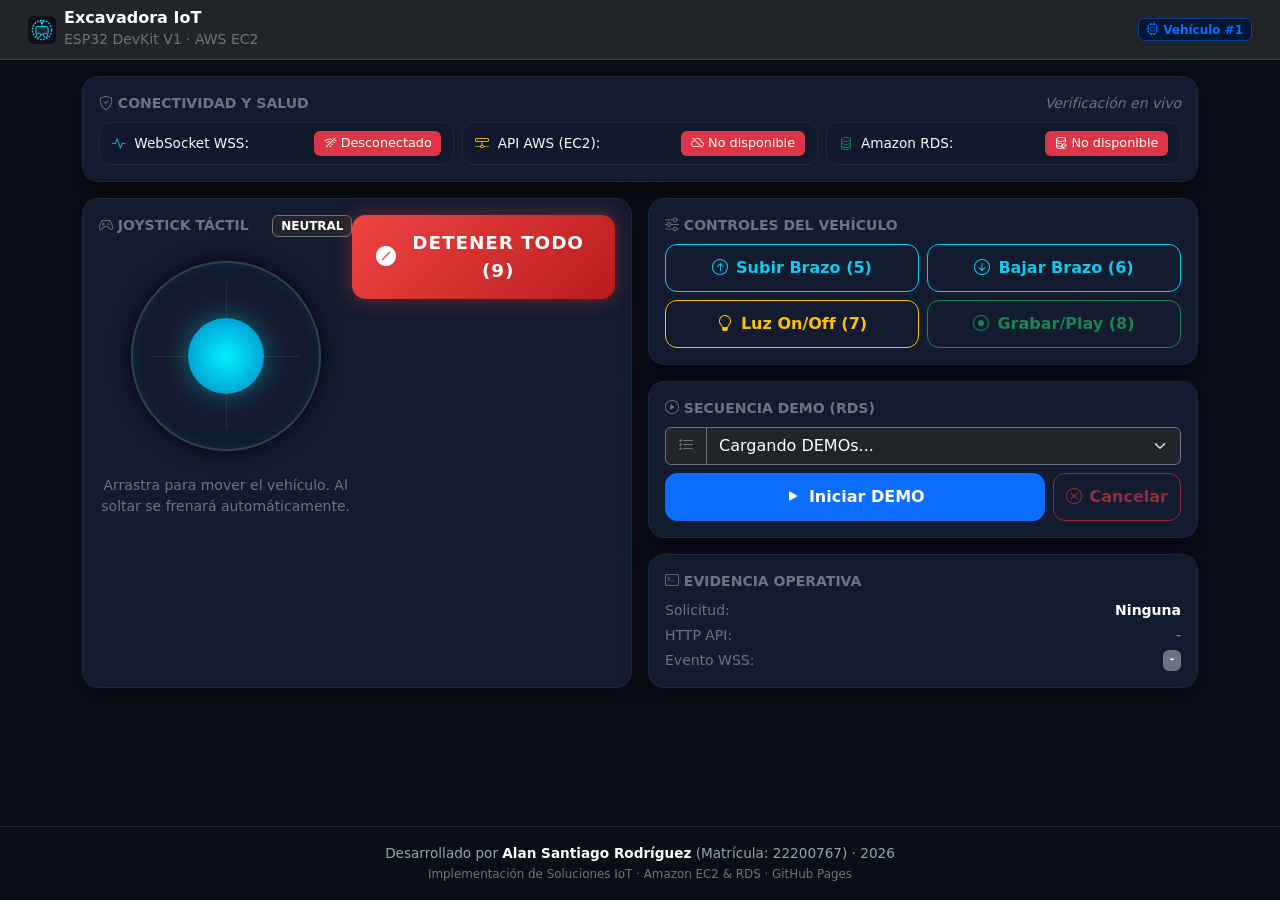
==== index.html @ 5505b639 "fix: Forzar version en scripts para invalidar cache de GitHub Pages" ====
<!DOCTYPE html>
<html lang="es" data-bs-theme="dark">
<head>
  <meta charset="UTF-8" />
  <meta name="viewport" content="width=device-width, initial-scale=1.0, maximum-scale=1.0, user-scalable=no" />
  <title>Control IoT · Vehículo Excavadora</title>
  
  <!-- Favicon funcional compatible con GitHub Pages -->
  <link rel="icon" type="image/svg+xml" href="assets/icons/favicon.svg" />
  
  <!-- Bootstrap 5 CSS y Bootstrap Icons -->
  <link href="https://cdn.jsdelivr.net/npm/bootstrap@5.3.3/dist/css/bootstrap.min.css" rel="stylesheet" />
  <link rel="stylesheet" href="https://cdn.jsdelivr.net/npm/bootstrap-icons@1.11.3/font/bootstrap-icons.min.css" />
  
  <!-- Estilos propios -->
  <link rel="stylesheet" href="assets/css/styles.css" />
</head>
<body>

  <!-- Barra de Encabezado -->
  <header class="py-2 px-3 border-bottom border-secondary-subtle bg-dark">
    <div class="container-fluid d-flex justify-content-between align-items-center">
      <div class="d-flex align-items-center gap-2">
        <img src="assets/icons/favicon.svg" alt="IoT Logo" width="28" height="28" />
        <div>
          <h1 class="h6 mb-0 text-white fw-bold" id="vehiculoNombre">Excavadora IoT</h1>
          <small class="text-secondary" id="vehiculoModelo">ESP32 DevKit V1 · AWS EC2</small>
        </div>
      </div>
      <span class="badge bg-primary-subtle text-primary border border-primary-subtle">
        <i class="bi bi-cpu"></i> Vehículo #1
      </span>
    </div>
  </header>

  <!-- Contenedor Principal (Mobile First) -->
  <main class="container my-3 flex-grow-1">
    
    <!-- PANEL DE 3 INDICADORES OBLIGATORIOS -->
    <section class="glass-card p-3 mb-3">
      <div class="d-flex justify-content-between align-items-center mb-2">
        <span class="text-secondary small fw-semibold text-uppercase tracking-wider">
          <i class="bi bi-shield-check"></i> Conectividad y Salud
        </span>
        <small class="text-secondary fst-italic">Verificación en vivo</small>
      </div>

      <div class="row g-2">
        <!-- 1. WebSocket WSS -->
        <div class="col-12 col-md-4">
          <div class="status-indicator d-flex justify-content-between align-items-center">
            <span><i class="bi bi-activity text-info me-1"></i> WebSocket WSS:</span>
            <span id="wsStatusBadge" class="badge bg-secondary">
              <i class="bi bi-hourglass-split"></i> Conectando...
            </span>
          </div>
        </div>

        <!-- 2. Servidor AWS API 21 Servicios -->
        <div class="col-12 col-md-4">
          <div class="status-indicator d-flex justify-content-between align-items-center">
            <span><i class="bi bi-hdd-network text-warning me-1"></i> API AWS (EC2):</span>
            <span id="apiStatusBadge" class="badge bg-secondary">
              <i class="bi bi-hourglass-split"></i> Comprobando
            </span>
          </div>
        </div>

        <!-- 3. Base de Datos Amazon RDS -->
        <div class="col-12 col-md-4">
          <div class="status-indicator d-flex justify-content-between align-items-center">
            <span><i class="bi bi-database text-success me-1"></i> Amazon RDS:</span>
            <span id="rdsStatusBadge" class="badge bg-secondary">
              <i class="bi bi-question-circle"></i> Sin verificar
            </span>
          </div>
        </div>
      </div>
    </section>

    <!-- ÁREA DE OPERACIÓN: JOYSTICK + ACCIONES -->
    <div class="row g-3">
      
      <!-- Columna 1: Joystick Circular Virtual y Detención Prioritaria -->
      <div class="col-12 col-lg-6">
        <section class="glass-card p-3 text-center h-100 d-flex flex-direction-column justify-content-between">
          <div>
            <div class="d-flex justify-content-between align-items-center mb-1">
              <span class="text-secondary small fw-semibold text-uppercase">
                <i class="bi bi-controller"></i> Joystick Táctil
              </span>
              <span class="badge bg-dark border border-secondary" id="joystickDirectionText">NEUTRAL</span>
            </div>
            
            <div class="joystick-zone py-2">
              <div class="joystick-base" id="joystickContainer" aria-label="Joystick de Navegación">
                <div class="joystick-crosshair"></div>
                <div class="joystick-stick"></div>
              </div>
            </div>
            <p class="text-secondary small mb-3">Arrastra para mover el vehículo. Al soltar se frenará automáticamente.</p>
          </div>

          <!-- BOTÓN DETENER PRIORITARIO -->
          <div class="w-100">
            <button id="btnDetener" class="btn btn-stop-priority w-100 d-flex align-items-center justify-content-center gap-2">
              <i class="bi bi-slash-circle-fill fs-5"></i> DETENER TODO (9)
            </button>
          </div>
        </section>
      </div>

      <!-- Columna 2: Controles Táctiles Adicionales y DEMO -->
      <div class="col-12 col-lg-6 d-flex flex-column gap-3">
        
        <!-- Accesorios (Brazo, Luz y Grabación en RAM) -->
        <section class="glass-card p-3">
          <span class="text-secondary small fw-semibold text-uppercase d-block mb-2">
            <i class="bi bi-sliders"></i> Controles del Vehículo
          </span>

          <div class="row g-2">
            <div class="col-6">
              <button id="btnSubir" class="btn btn-outline-info btn-control-touch w-100">
                <i class="bi bi-arrow-up-circle"></i> Subir Brazo (5)
              </button>
            </div>
            <div class="col-6">
              <button id="btnBajar" class="btn btn-outline-info btn-control-touch w-100">
                <i class="bi bi-arrow-down-circle"></i> Bajar Brazo (6)
              </button>
            </div>
            <div class="col-6">
              <button id="btnLuz" class="btn btn-outline-warning btn-control-touch w-100">
                <i class="bi bi-lightbulb"></i> Luz On/Off (7)
              </button>
            </div>
            <div class="col-6">
              <button id="btnGrabar" class="btn btn-outline-success btn-control-touch w-100">
                <i class="bi bi-record-circle"></i> Grabar/Play (8)
              </button>
            </div>
          </div>
        </section>

        <!-- Selector y Ejecución de DEMO existente -->
        <section class="glass-card p-3">
          <span class="text-secondary small fw-semibold text-uppercase d-block mb-2">
            <i class="bi bi-play-circle"></i> Secuencia DEMO (RDS)
          </span>

          <div class="input-group mb-2">
            <label class="input-group-text bg-dark border-secondary text-secondary" for="selectDemo">
              <i class="bi bi-list-stars"></i>
            </label>
            <select class="form-select bg-dark border-secondary text-white" id="selectDemo">
              <option value="1">Cargando DEMOs...</option>
            </select>
          </div>

          <div class="d-flex gap-2">
            <button id="btnIniciarDemo" class="btn btn-primary btn-control-touch flex-grow-1">
              <i class="bi bi-play-fill"></i> Iniciar DEMO
            </button>
            <button id="btnCancelarDemo" class="btn btn-outline-danger btn-control-touch" disabled>
              <i class="bi bi-x-circle"></i> Cancelar
            </button>
          </div>

          <div id="demoStatusCard" class="card bg-dark border-info mt-2 p-2 d-none">
            <div class="d-flex align-items-center gap-2">
              <div class="spinner-border spinner-border-sm text-info" role="status"></div>
              <small class="text-info" id="demoStepText">Secuencia en proceso...</small>
            </div>
          </div>
        </section>

        <!-- Trazabilidad de Respuesta (Solicitado / Aceptado / Evento WSS) -->
        <section class="glass-card p-3">
          <span class="text-secondary small fw-semibold text-uppercase d-block mb-2">
            <i class="bi bi-terminal"></i> Evidencia Operativa
          </span>
          <div class="small">
            <div class="d-flex justify-content-between mb-1">
              <span class="text-secondary">Solicitud:</span>
              <span class="text-white fw-bold" id="logSolicitud">Ninguna</span>
            </div>
            <div class="d-flex justify-content-between mb-1">
              <span class="text-secondary">HTTP API:</span>
              <span class="text-info" id="logHttp">-</span>
            </div>
            <div class="d-flex justify-content-between">
              <span class="text-secondary">Evento WSS:</span>
              <span id="logWs" class="badge bg-secondary">-</span>
            </div>
          </div>
        </section>

      </div>
    </div>
  </main>

  <!-- Footer con Créditos Obligatorios -->
  <footer>
    <div class="container text-center">
      <p class="mb-0">
        Desarrollado por <strong class="text-white">Alan Santiago Rodríguez</strong> (Matrícula: 22200767) · 2026
      </p>
      <small class="text-secondary">Implementación de Soluciones IoT · Amazon EC2 & RDS · GitHub Pages</small>
    </div>
  </footer>

  <!-- Bootstrap 5 JS Bundle -->
  <script src="https://cdn.jsdelivr.net/npm/bootstrap@5.3.3/dist/js/bootstrap.bundle.min.js"></script>

  <!-- Aplicación Modular ES6+ -->
  <script type="module" src="assets/js/main.js?v=20261110"></script>
</body>
</html>
---- assets/css/styles.css ----
:root {
  --bg-main: #0a0e17;
  --card-bg: #131b2e;
  --card-border: #1e293b;
  --primary: #00f2fe;
  --primary-glow: rgba(0, 242, 254, 0.35);
  --accent: #4facfe;
  --danger: #ef4444;
  --danger-glow: rgba(239, 68, 68, 0.4);
  --text-main: #f8fafc;
  --text-muted: #94a3b8;
}

body {
  background-color: var(--bg-main);
  color: var(--text-main);
  font-family: system-ui, -apple-system, "Segoe UI", Roboto, sans-serif;
  min-height: 100vh;
  display: flex;
  flex-direction: column;
  user-select: none;
  -webkit-user-select: none;
  touch-action: manipulation;
}

/* Tarjetas */
.glass-card {
  background: var(--card-bg);
  border: 1px solid var(--card-border);
  border-radius: 1rem;
  box-shadow: 0 10px 25px rgba(0, 0, 0, 0.5);
}

/* Indicadores de Conexión */
.status-indicator {
  padding: 0.5rem 0.75rem;
  background: rgba(15, 23, 42, 0.6);
  border: 1px solid var(--card-border);
  border-radius: 0.75rem;
  font-size: 0.85rem;
}

.status-indicator .badge {
  font-size: 0.8rem;
  font-weight: 500;
  padding: 0.35rem 0.6rem;
}

/* Joystick Circular Virtual */
.joystick-zone {
  display: flex;
  flex-direction: column;
  align-items: center;
  justify-content: center;
  margin: 1rem 0;
}

.joystick-base {
  width: 190px;
  height: 190px;
  background: radial-gradient(circle, #1a233a 0%, #0c1222 100%);
  border: 2px solid #334155;
  border-radius: 50%;
  position: relative;
  display: flex;
  align-items: center;
  justify-content: center;
  touch-action: none;
  box-shadow: 0 0 20px rgba(0, 0, 0, 0.8), inset 0 0 15px rgba(0, 242, 254, 0.1);
  cursor: grab;
}

.joystick-base:active {
  cursor: grabbing;
}

.joystick-crosshair {
  position: absolute;
  width: 100%;
  height: 100%;
  pointer-events: none;
}

.joystick-crosshair::before,
.joystick-crosshair::after {
  content: "";
  position: absolute;
  background: rgba(255, 255, 255, 0.08);
}

.joystick-crosshair::before {
  top: 50%;
  left: 10%;
  right: 10%;
  height: 1px;
}

.joystick-crosshair::after {
  left: 50%;
  top: 10%;
  bottom: 10%;
  width: 1px;
}

.joystick-stick {
  width: 76px;
  height: 76px;
  background: radial-gradient(circle, var(--primary) 0%, #0284c7 100%);
  border-radius: 50%;
  box-shadow: 0 0 25px var(--primary-glow);
  position: absolute;
  pointer-events: none;
  transition: transform 0.04s ease-out;
}

/* Botón Detener Prioritario */
.btn-stop-priority {
  background: linear-gradient(135deg, #ef4444 0%, #b91c1c 100%);
  color: #fff;
  border: none;
  font-weight: 700;
  font-size: 1.15rem;
  letter-spacing: 0.05em;
  padding: 0.9rem 1.5rem;
  border-radius: 0.85rem;
  box-shadow: 0 0 20px var(--danger-glow);
  transition: transform 0.1s, box-shadow 0.1s;
  min-height: 48px;
}

.btn-stop-priority:active {
  transform: scale(0.97);
  box-shadow: 0 0 10px var(--danger-glow);
}

/* Botones Táctiles Accesibles (48x48px mínimo) */
.btn-control-touch {
  min-height: 48px;
  min-width: 48px;
  font-weight: 600;
  display: flex;
  align-items: center;
  justify-content: center;
  gap: 0.5rem;
  border-radius: 0.75rem;
  transition: transform 0.1s;
}

.btn-control-touch:active {
  transform: scale(0.96);
}

/* Footer con créditos */
footer {
  margin-top: auto;
  border-top: 1px solid var(--card-border);
  background: rgba(10, 14, 23, 0.95);
  padding: 1rem 0;
  font-size: 0.85rem;
  color: var(--text-muted);
}

/* Animación spin */
.spin {
  display: inline-block;
  animation: spin 1s infinite linear;
}

@keyframes spin {
  from { transform: rotate(0deg); }
  to { transform: rotate(360deg); }
}
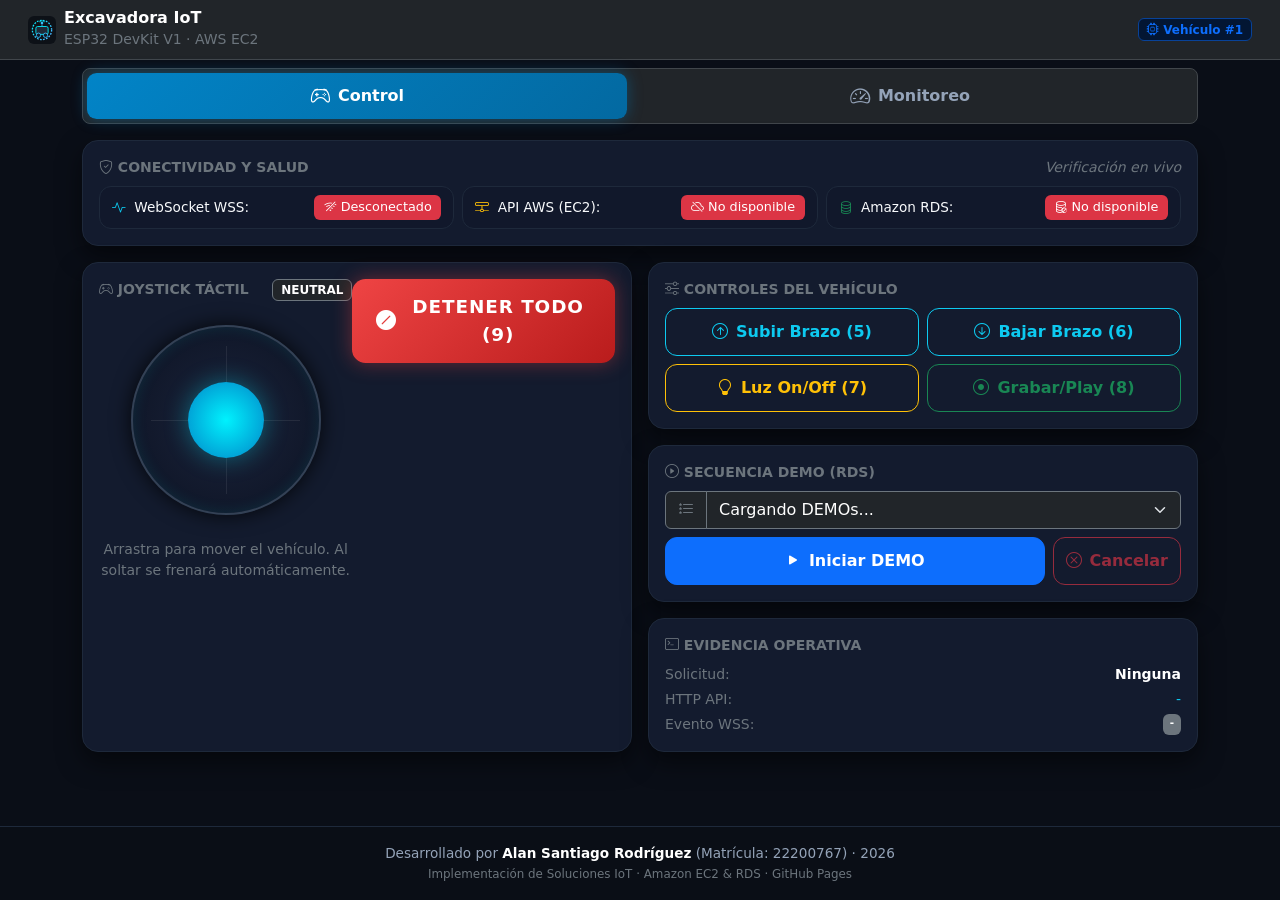
==== commit 95717b11: "feat: Integrar vista de MONITOREO IoT en tiempo real (Práctica 4.2) con tarjeta de último estado y t" ====
--- a/index.html
+++ b/index.html
@@ -3,7 +3,7 @@
 <head>
   <meta charset="UTF-8" />
   <meta name="viewport" content="width=device-width, initial-scale=1.0, maximum-scale=1.0, user-scalable=no" />
-  <title>Control IoT · Vehículo Excavadora</title>
+  <title>Vehículo IoT · Control y Monitoreo en Tiempo Real</title>
   
   <!-- Favicon funcional compatible con GitHub Pages -->
   <link rel="icon" type="image/svg+xml" href="assets/icons/favicon.svg" />
@@ -33,11 +33,27 @@
     </div>
   </header>
 
+  <!-- Barra de Navegación entre CONTROL y MONITOREO -->
+  <nav class="container my-2" aria-label="Navegación principal">
+    <ul class="nav nav-pills nav-fill bg-dark p-1 rounded-3 border border-secondary-subtle" role="tablist">
+      <li class="nav-item" role="presentation">
+        <button class="nav-link active fw-bold d-flex align-items-center justify-content-center gap-2 py-2" id="tabBtnControl" type="button" role="tab" aria-controls="vistaControl" aria-selected="true">
+          <i class="bi bi-controller fs-5"></i> Control
+        </button>
+      </li>
+      <li class="nav-item" role="presentation">
+        <button class="nav-link fw-bold d-flex align-items-center justify-content-center gap-2 py-2" id="tabBtnMonitoreo" type="button" role="tab" aria-controls="vistaMonitoreo" aria-selected="false">
+          <i class="bi bi-speedometer2 fs-5"></i> Monitoreo
+        </button>
+      </li>
+    </ul>
+  </nav>
+
   <!-- Contenedor Principal (Mobile First) -->
-  <main class="container my-3 flex-grow-1">
+  <main class="container my-2 flex-grow-1">
     
-    <!-- PANEL DE 3 INDICADORES OBLIGATORIOS -->
-    <section class="glass-card p-3 mb-3">
+    <!-- PANEL DE 3 INDICADORES OBLIGATORIOS (VISIBLES EN AMBAS VISTAS) -->
+    <section class="glass-card p-3 mb-3" aria-label="Indicadores de conectividad y salud">
       <div class="d-flex justify-content-between align-items-center mb-2">
         <span class="text-secondary small fw-semibold text-uppercase tracking-wider">
           <i class="bi bi-shield-check"></i> Conectividad y Salud
@@ -78,126 +94,211 @@
       </div>
     </section>
 
-    <!-- ÁREA DE OPERACIÓN: JOYSTICK + ACCIONES -->
-    <div class="row g-3">
+    <!-- ==================== VISTA 1: CONTROL ==================== -->
+    <section id="vistaControl" aria-label="Panel de Control del Vehículo">
+      <div class="row g-3">
+        
+        <!-- Columna 1: Joystick Circular Virtual y Detención Prioritaria -->
+        <div class="col-12 col-lg-6">
+          <section class="glass-card p-3 text-center h-100 d-flex flex-direction-column justify-content-between">
+            <div>
+              <div class="d-flex justify-content-between align-items-center mb-1">
+                <span class="text-secondary small fw-semibold text-uppercase">
+                  <i class="bi bi-controller"></i> Joystick Táctil
+                </span>
+                <span class="badge bg-dark border border-secondary" id="joystickDirectionText">NEUTRAL</span>
+              </div>
+              
+              <div class="joystick-zone py-2">
+                <div class="joystick-base" id="joystickContainer" aria-label="Joystick de Navegación">
+                  <div class="joystick-crosshair"></div>
+                  <div class="joystick-stick"></div>
+                </div>
+              </div>
+
+              <p class="text-secondary small mb-3">Arrastra para mover el vehículo. Al soltar se frenará automáticamente.</p>
+            </div>
+
+            <!-- BOTÓN DETENER PRIORITARIO -->
+            <div class="w-100">
+              <button id="btnDetener" class="btn btn-stop-priority w-100 d-flex align-items-center justify-content-center gap-2">
+                <i class="bi bi-slash-circle-fill fs-5"></i> DETENER TODO (9)
+              </button>
+            </div>
+          </section>
+        </div>
+
+        <!-- Columna 2: Controles Táctiles Adicionales y DEMO -->
+        <div class="col-12 col-lg-6 d-flex flex-column gap-3">
+          
+          <!-- Accesorios (Brazo, Luz y Grabación en RAM) -->
+          <section class="glass-card p-3">
+            <span class="text-secondary small fw-semibold text-uppercase d-block mb-2">
+              <i class="bi bi-sliders"></i> Controles del Vehículo
+            </span>
+
+            <div class="row g-2">
+              <div class="col-6">
+                <button id="btnSubir" class="btn btn-outline-info btn-control-touch w-100">
+                  <i class="bi bi-arrow-up-circle"></i> Subir Brazo (5)
+                </button>
+              </div>
+              <div class="col-6">
+                <button id="btnBajar" class="btn btn-outline-info btn-control-touch w-100">
+                  <i class="bi bi-arrow-down-circle"></i> Bajar Brazo (6)
+                </button>
+              </div>
+              <div class="col-6">
+                <button id="btnLuz" class="btn btn-outline-warning btn-control-touch w-100">
+                  <i class="bi bi-lightbulb"></i> Luz On/Off (7)
+                </button>
+              </div>
+              <div class="col-6">
+                <button id="btnGrabar" class="btn btn-outline-success btn-control-touch w-100">
+                  <i class="bi bi-record-circle"></i> Grabar/Play (8)
+                </button>
+              </div>
+            </div>
+          </section>
+
+          <!-- Selector y Ejecución de DEMO existente -->
+          <section class="glass-card p-3">
+            <span class="text-secondary small fw-semibold text-uppercase d-block mb-2">
+              <i class="bi bi-play-circle"></i> Secuencia DEMO (RDS)
+            </span>
+
+            <div class="input-group mb-2">
+              <label class="input-group-text bg-dark border-secondary text-secondary" for="selectDemo">
+                <i class="bi bi-list-stars"></i>
+              </label>
+              <select class="form-select bg-dark border-secondary text-white" id="selectDemo">
+                <option value="1">Cargando DEMOs...</option>
+              </select>
+            </div>
+
+            <div class="d-flex gap-2">
+              <button id="btnIniciarDemo" class="btn btn-primary btn-control-touch flex-grow-1">
+                <i class="bi bi-play-fill"></i> Iniciar DEMO
+              </button>
+              <button id="btnCancelarDemo" class="btn btn-outline-danger btn-control-touch" disabled>
+                <i class="bi bi-x-circle"></i> Cancelar
+              </button>
+            </div>
+
+            <div id="demoStatusCard" class="card bg-dark border-info mt-2 p-2 d-none">
+              <div class="d-flex align-items-center gap-2">
+                <div class="spinner-border spinner-border-sm text-info" role="status"></div>
+                <small class="text-info" id="demoStepText">Secuencia en proceso...</small>
+              </div>
+            </div>
+          </section>
+
+          <!-- Trazabilidad de Respuesta (Solicitado / Aceptado / Evento WSS) -->
+          <section class="glass-card p-3">
+            <span class="text-secondary small fw-semibold text-uppercase d-block mb-2">
+              <i class="bi bi-terminal"></i> Evidencia Operativa
+            </span>
+            <div class="small">
+              <div class="d-flex justify-content-between mb-1">
+                <span class="text-secondary">Solicitud:</span>
+                <span class="text-white fw-bold" id="logSolicitud">Ninguna</span>
+              </div>
+              <div class="d-flex justify-content-between mb-1">
+                <span class="text-secondary">HTTP API:</span>
+                <span class="text-info" id="logHttp">-</span>
+              </div>
+              <div class="d-flex justify-content-between">
+                <span class="text-secondary">Evento WSS:</span>
+                <span id="logWs" class="badge bg-secondary">-</span>
+              </div>
+            </div>
+          </section>
+
+        </div>
+      </div>
+    </section>
+
+    <!-- ==================== VISTA 2: MONITOREO ==================== -->
+    <section id="vistaMonitoreo" class="d-none" aria-label="Vista de Monitoreo en Tiempo Real">
       
-      <!-- Columna 1: Joystick Circular Virtual y Detención Prioritaria -->
-      <div class="col-12 col-lg-6">
-        <section class="glass-card p-3 text-center h-100 d-flex flex-direction-column justify-content-between">
+      <!-- 1. Tarjeta visual destacada del ÚLTIMO MOVIMIENTO / ESTADO -->
+      <div class="monitoreo-card-destacada p-3 mb-3">
+        <div class="d-flex justify-content-between align-items-start mb-2">
           <div>
-            <div class="d-flex justify-content-between align-items-center mb-1">
-              <span class="text-secondary small fw-semibold text-uppercase">
-                <i class="bi bi-controller"></i> Joystick Táctil
-              </span>
-              <span class="badge bg-dark border border-secondary" id="joystickDirectionText">NEUTRAL</span>
-            </div>
-            
-            <div class="joystick-zone py-2">
-              <div class="joystick-base" id="joystickContainer" aria-label="Joystick de Navegación">
-                <div class="joystick-crosshair"></div>
-                <div class="joystick-stick"></div>
-              </div>
-            </div>
-            <p class="text-secondary small mb-3">Arrastra para mover el vehículo. Al soltar se frenará automáticamente.</p>
-          </div>
-
-          <!-- BOTÓN DETENER PRIORITARIO -->
-          <div class="w-100">
-            <button id="btnDetener" class="btn btn-stop-priority w-100 d-flex align-items-center justify-content-center gap-2">
-              <i class="bi bi-slash-circle-fill fs-5"></i> DETENER TODO (9)
-            </button>
-          </div>
-        </section>
-      </div>
-
-      <!-- Columna 2: Controles Táctiles Adicionales y DEMO -->
-      <div class="col-12 col-lg-6 d-flex flex-column gap-3">
-        
-        <!-- Accesorios (Brazo, Luz y Grabación en RAM) -->
-        <section class="glass-card p-3">
-          <span class="text-secondary small fw-semibold text-uppercase d-block mb-2">
-            <i class="bi bi-sliders"></i> Controles del Vehículo
+            <span class="text-secondary small fw-semibold text-uppercase tracking-wider">
+              <i class="bi bi-broadcast-pin text-info me-1"></i> Último Movimiento / Estado Reportado
+            </span>
+            <h2 class="h5 mb-0 text-white mt-1">Vehículo #1 · Excavadora IoT</h2>
+          </div>
+          <span id="monitoreoUltimoBadge">
+            <span class="badge bg-secondary"><i class="bi bi-gear me-1"></i>DETENER (#9)</span>
           </span>
-
-          <div class="row g-2">
-            <div class="col-6">
-              <button id="btnSubir" class="btn btn-outline-info btn-control-touch w-100">
-                <i class="bi bi-arrow-up-circle"></i> Subir Brazo (5)
-              </button>
-            </div>
-            <div class="col-6">
-              <button id="btnBajar" class="btn btn-outline-info btn-control-touch w-100">
-                <i class="bi bi-arrow-down-circle"></i> Bajar Brazo (6)
-              </button>
-            </div>
-            <div class="col-6">
-              <button id="btnLuz" class="btn btn-outline-warning btn-control-touch w-100">
-                <i class="bi bi-lightbulb"></i> Luz On/Off (7)
-              </button>
-            </div>
-            <div class="col-6">
-              <button id="btnGrabar" class="btn btn-outline-success btn-control-touch w-100">
-                <i class="bi bi-record-circle"></i> Grabar/Play (8)
-              </button>
-            </div>
-          </div>
-        </section>
-
-        <!-- Selector y Ejecución de DEMO existente -->
-        <section class="glass-card p-3">
-          <span class="text-secondary small fw-semibold text-uppercase d-block mb-2">
-            <i class="bi bi-play-circle"></i> Secuencia DEMO (RDS)
-          </span>
-
-          <div class="input-group mb-2">
-            <label class="input-group-text bg-dark border-secondary text-secondary" for="selectDemo">
-              <i class="bi bi-list-stars"></i>
-            </label>
-            <select class="form-select bg-dark border-secondary text-white" id="selectDemo">
-              <option value="1">Cargando DEMOs...</option>
-            </select>
-          </div>
-
-          <div class="d-flex gap-2">
-            <button id="btnIniciarDemo" class="btn btn-primary btn-control-touch flex-grow-1">
-              <i class="bi bi-play-fill"></i> Iniciar DEMO
-            </button>
-            <button id="btnCancelarDemo" class="btn btn-outline-danger btn-control-touch" disabled>
-              <i class="bi bi-x-circle"></i> Cancelar
-            </button>
-          </div>
-
-          <div id="demoStatusCard" class="card bg-dark border-info mt-2 p-2 d-none">
-            <div class="d-flex align-items-center gap-2">
-              <div class="spinner-border spinner-border-sm text-info" role="status"></div>
-              <small class="text-info" id="demoStepText">Secuencia en proceso...</small>
-            </div>
-          </div>
-        </section>
-
-        <!-- Trazabilidad de Respuesta (Solicitado / Aceptado / Evento WSS) -->
-        <section class="glass-card p-3">
-          <span class="text-secondary small fw-semibold text-uppercase d-block mb-2">
-            <i class="bi bi-terminal"></i> Evidencia Operativa
-          </span>
-          <div class="small">
-            <div class="d-flex justify-content-between mb-1">
-              <span class="text-secondary">Solicitud:</span>
-              <span class="text-white fw-bold" id="logSolicitud">Ninguna</span>
-            </div>
-            <div class="d-flex justify-content-between mb-1">
-              <span class="text-secondary">HTTP API:</span>
-              <span class="text-info" id="logHttp">-</span>
-            </div>
-            <div class="d-flex justify-content-between">
-              <span class="text-secondary">Evento WSS:</span>
-              <span id="logWs" class="badge bg-secondary">-</span>
-            </div>
-          </div>
-        </section>
-
-      </div>
-    </div>
+        </div>
+
+        <div class="row align-items-center g-3 my-1">
+          <div class="col-12 col-md-6">
+            <div class="d-flex align-items-baseline gap-2">
+              <span class="monitoreo-valor-grande" id="monitoreoUltimoComando">DETENER</span>
+            </div>
+            <small class="text-secondary d-block mt-1">
+              Origen: <span class="badge bg-dark border border-secondary text-secondary" id="monitoreoUltimoOrigen">INICIALIZANDO</span>
+            </small>
+          </div>
+
+          <div class="col-12 col-md-6">
+            <div class="p-2 rounded bg-dark border border-secondary-subtle">
+              <div class="d-flex justify-content-between mb-1 small">
+                <span class="text-secondary"><i class="bi bi-calendar-event me-1"></i> Fecha:</span>
+                <span class="text-white fw-semibold" id="monitoreoUltimaFecha">--</span>
+              </div>
+              <div class="d-flex justify-content-between small">
+                <span class="text-secondary"><i class="bi bi-clock me-1"></i> Hora:</span>
+                <span class="text-info fw-semibold" id="monitoreoUltimaHora">--</span>
+              </div>
+            </div>
+          </div>
+        </div>
+      </div>
+
+      <!-- 2. Tabla semántica de los ÚLTIMOS 10 MOVIMIENTOS INDIVIDUALES PERSISTIDOS -->
+      <section class="glass-card p-3">
+        <div class="d-flex justify-content-between align-items-center mb-3">
+          <div>
+            <h3 class="h6 mb-0 text-white fw-bold">
+              <i class="bi bi-table text-primary me-1"></i> Últimos 10 Movimientos Individuales
+            </h3>
+            <small class="text-secondary" id="tablaEstadoText">Registros persistidos en Amazon RDS MySQL</small>
+          </div>
+          <button id="btnRefrescarMonitoreo" class="btn btn-sm btn-outline-info d-flex align-items-center gap-1">
+            <i class="bi bi-arrow-clockwise"></i> Refrescar
+          </button>
+        </div>
+
+        <div class="tabla-monitoreo-wrap">
+          <table class="table table-dark table-hover tabla-monitoreo" aria-label="Historial de movimientos individuales">
+            <thead>
+              <tr>
+                <th scope="col" style="width: 50px;">#</th>
+                <th scope="col">Movimiento</th>
+                <th scope="col">Fecha</th>
+                <th scope="col">Hora</th>
+                <th scope="col">Origen</th>
+              </tr>
+            </thead>
+            <tbody id="tablaHistorialBody">
+              <tr>
+                <td colspan="5" class="text-center py-4 text-secondary">
+                  <div class="spinner-border spinner-border-sm text-info me-2" role="status"></div>
+                  Cargando historial desde RDS...
+                </td>
+              </tr>
+            </tbody>
+          </table>
+        </div>
+      </section>
+
+    </section>
+
   </main>
 
   <!-- Footer con Créditos Obligatorios -->
@@ -217,4 +318,3 @@
   <script type="module" src="assets/js/main.js?v=20261110"></script>
 </body>
 </html>
-
--- a/assets/css/styles.css
+++ b/assets/css/styles.css
@@ -171,3 +171,72 @@
   to { transform: rotate(360deg); }
 }
 
+/* Navegación por pestañas */
+.nav-pills .nav-link {
+  color: var(--text-muted);
+  border-radius: 0.6rem;
+  transition: all 0.2s ease;
+  min-height: 44px;
+}
+
+.nav-pills .nav-link:hover {
+  color: var(--text-main);
+  background: rgba(255, 255, 255, 0.05);
+}
+
+.nav-pills .nav-link.active {
+  background: linear-gradient(135deg, #0284c7 0%, #0369a1 100%);
+  color: #fff;
+  box-shadow: 0 0 15px rgba(2, 132, 199, 0.4);
+}
+
+/* Tarjeta destacada de Monitoreo */
+.monitoreo-card-destacada {
+  background: linear-gradient(145deg, #131b2e 0%, #0d1527 100%);
+  border: 1px solid #1e293b;
+  border-left: 4px solid var(--primary);
+  border-radius: 1rem;
+}
+
+.monitoreo-valor-grande {
+  font-size: 1.75rem;
+  font-weight: 800;
+  letter-spacing: -0.02em;
+  color: #fff;
+}
+
+/* Tabla semántica de Monitoreo */
+.tabla-monitoreo-wrap {
+  border-radius: 0.75rem;
+  overflow-x: auto;
+  -webkit-overflow-scrolling: touch;
+}
+
+.tabla-monitoreo {
+  margin-bottom: 0;
+  font-size: 0.9rem;
+  vertical-align: middle;
+}
+
+.tabla-monitoreo thead th {
+  background: #0f172a;
+  color: #94a3b8;
+  font-size: 0.75rem;
+  text-transform: uppercase;
+  letter-spacing: 0.05em;
+  padding: 0.75rem 0.6rem;
+  border-bottom: 1px solid #334155;
+  white-space: nowrap;
+}
+
+.tabla-monitoreo tbody td {
+  padding: 0.7rem 0.6rem;
+  border-bottom: 1px solid #1e293b;
+  white-space: nowrap;
+}
+
+.tabla-monitoreo tbody tr:hover {
+  background: rgba(255, 255, 255, 0.02);
+}
+
+
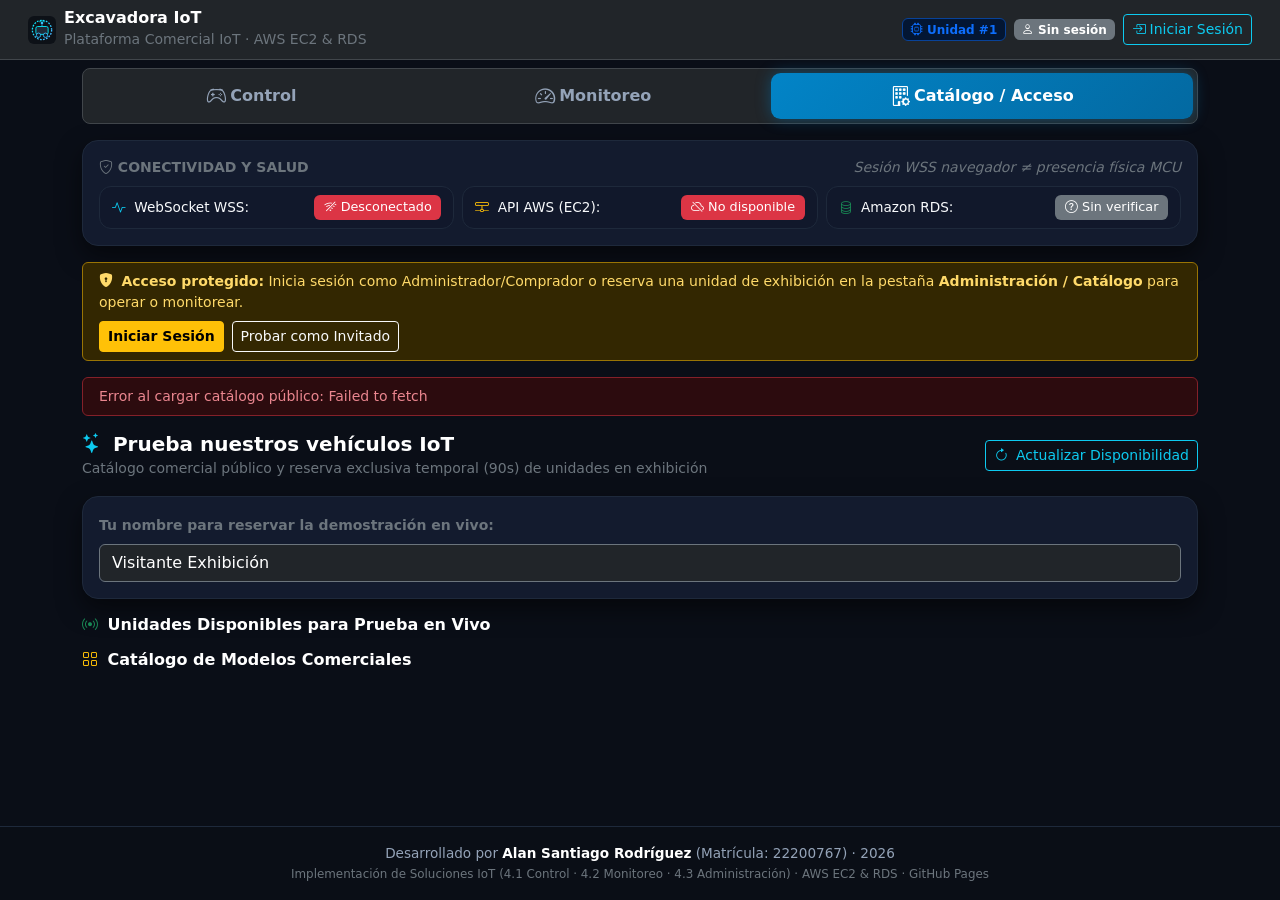
==== commit 8a3bff46: "feat(4.3): Implementar Plataforma Comercial Multiusuario IoT (Admin, RBAC, IDOR, Mis Vehiculos, Edit" ====
--- a/index.html
+++ b/index.html
@@ -3,7 +3,7 @@
 <head>
   <meta charset="UTF-8" />
   <meta name="viewport" content="width=device-width, initial-scale=1.0, maximum-scale=1.0, user-scalable=no" />
-  <title>Vehículo IoT · Control y Monitoreo en Tiempo Real</title>
+  <title>Plataforma IoT · Control, Monitoreo y Administración</title>
   
   <!-- Favicon funcional compatible con GitHub Pages -->
   <link rel="icon" type="image/svg+xml" href="assets/icons/favicon.svg" />
@@ -13,37 +13,71 @@
   <link rel="stylesheet" href="https://cdn.jsdelivr.net/npm/bootstrap-icons@1.11.3/font/bootstrap-icons.min.css" />
   
   <!-- Estilos propios -->
-  <link rel="stylesheet" href="assets/css/styles.css" />
+  <link rel="stylesheet" href="assets/css/styles.css?v=20261119b" />
 </head>
 <body>
 
-  <!-- Barra de Encabezado -->
+  <!-- Barra de Encabezado con Sesión y Rol -->
   <header class="py-2 px-3 border-bottom border-secondary-subtle bg-dark">
-    <div class="container-fluid d-flex justify-content-between align-items-center">
+    <div class="container-fluid d-flex flex-wrap justify-content-between align-items-center gap-2">
       <div class="d-flex align-items-center gap-2">
         <img src="assets/icons/favicon.svg" alt="IoT Logo" width="28" height="28" />
         <div>
           <h1 class="h6 mb-0 text-white fw-bold" id="vehiculoNombre">Excavadora IoT</h1>
-          <small class="text-secondary" id="vehiculoModelo">ESP32 DevKit V1 · AWS EC2</small>
-        </div>
-      </div>
-      <span class="badge bg-primary-subtle text-primary border border-primary-subtle">
-        <i class="bi bi-cpu"></i> Vehículo #1
-      </span>
+          <small class="text-secondary" id="vehiculoModelo">Plataforma Comercial IoT · AWS EC2 & RDS</small>
+        </div>
+      </div>
+
+      <div class="d-flex align-items-center flex-wrap gap-2">
+        <!-- Selector rápido de unidad activa -->
+        <select id="headerVehiculoSelect" class="form-select form-select-sm bg-dark text-white border-secondary d-none" style="width:auto; max-width:210px;" aria-label="Seleccionar vehículo activo"></select>
+        
+        <span class="badge bg-primary-subtle text-primary border border-primary-subtle" id="headerVehiculoBadge">
+          <i class="bi bi-cpu"></i> Unidad #1
+        </span>
+
+        <span class="badge bg-secondary" id="authUserBadge">
+          <i class="bi bi-person"></i> Sin sesión
+        </span>
+
+        <button id="btnAuthAction" class="btn btn-sm btn-outline-info d-flex align-items-center gap-1" type="button">
+          <i class="bi bi-box-arrow-in-right"></i> <span>Iniciar Sesión</span>
+        </button>
+      </div>
     </div>
   </header>
 
-  <!-- Barra de Navegación entre CONTROL y MONITOREO -->
+  <!-- Banner de Sesión Temporal de Invitado (Cuenta regresiva) -->
+  <div id="bannerInvitado" class="bg-info-subtle text-info border-bottom border-info py-2 px-3 d-none">
+    <div class="container d-flex flex-wrap justify-content-between align-items-center gap-2 small">
+      <div>
+        <i class="bi bi-stopwatch-fill me-1"></i>
+        <strong>Sesión de Exhibición Activa:</strong>
+        <span id="bannerInvitadoTexto">Unidad #1</span> · Tiempo restante:
+        <span class="badge bg-info text-dark fs-6 ms-1" id="bannerInvitadoTimer">90s</span>
+      </div>
+      <button id="btnFinalizarInvitado" class="btn btn-sm btn-danger fw-semibold" type="button">
+        <i class="bi bi-stop-circle me-1"></i> Finalizar y Detener
+      </button>
+    </div>
+  </div>
+
+  <!-- Barra de Navegación: CONTROL | MONITOREO | ADMINISTRACIÓN -->
   <nav class="container my-2" aria-label="Navegación principal">
     <ul class="nav nav-pills nav-fill bg-dark p-1 rounded-3 border border-secondary-subtle" role="tablist">
       <li class="nav-item" role="presentation">
-        <button class="nav-link active fw-bold d-flex align-items-center justify-content-center gap-2 py-2" id="tabBtnControl" type="button" role="tab" aria-controls="vistaControl" aria-selected="true">
-          <i class="bi bi-controller fs-5"></i> Control
+        <button class="nav-link active fw-bold d-flex align-items-center justify-content-center gap-1 py-2" id="tabBtnControl" type="button" role="tab" aria-controls="vistaControl" aria-selected="true">
+          <i class="bi bi-controller fs-5"></i> <span>Control</span>
         </button>
       </li>
       <li class="nav-item" role="presentation">
-        <button class="nav-link fw-bold d-flex align-items-center justify-content-center gap-2 py-2" id="tabBtnMonitoreo" type="button" role="tab" aria-controls="vistaMonitoreo" aria-selected="false">
-          <i class="bi bi-speedometer2 fs-5"></i> Monitoreo
+        <button class="nav-link fw-bold d-flex align-items-center justify-content-center gap-1 py-2" id="tabBtnMonitoreo" type="button" role="tab" aria-controls="vistaMonitoreo" aria-selected="false">
+          <i class="bi bi-speedometer2 fs-5"></i> <span>Monitoreo</span>
+        </button>
+      </li>
+      <li class="nav-item" role="presentation">
+        <button class="nav-link fw-bold d-flex align-items-center justify-content-center gap-1 py-2" id="tabBtnAdmin" type="button" role="tab" aria-controls="vistaAdministracion" aria-selected="false">
+          <i class="bi bi-building-gear fs-5"></i> <span id="tabLabelAdmin">Administración</span>
         </button>
       </li>
     </ul>
@@ -51,28 +85,25 @@
 
   <!-- Contenedor Principal (Mobile First) -->
   <main class="container my-2 flex-grow-1">
-    
-    <!-- PANEL DE 3 INDICADORES OBLIGATORIOS (VISIBLES EN AMBAS VISTAS) -->
+
+    <!-- PANEL DE 3 INDICADORES OBLIGATORIOS (VISIBLES EN LAS 3 VISTAS) -->
     <section class="glass-card p-3 mb-3" aria-label="Indicadores de conectividad y salud">
       <div class="d-flex justify-content-between align-items-center mb-2">
         <span class="text-secondary small fw-semibold text-uppercase tracking-wider">
           <i class="bi bi-shield-check"></i> Conectividad y Salud
         </span>
-        <small class="text-secondary fst-italic">Verificación en vivo</small>
+        <small class="text-secondary fst-italic">Sesión WSS navegador ≠ presencia física MCU</small>
       </div>
 
       <div class="row g-2">
-        <!-- 1. WebSocket WSS -->
         <div class="col-12 col-md-4">
           <div class="status-indicator d-flex justify-content-between align-items-center">
             <span><i class="bi bi-activity text-info me-1"></i> WebSocket WSS:</span>
             <span id="wsStatusBadge" class="badge bg-secondary">
-              <i class="bi bi-hourglass-split"></i> Conectando...
-            </span>
-          </div>
-        </div>
-
-        <!-- 2. Servidor AWS API 21 Servicios -->
+              <i class="bi bi-wifi-off"></i> Desconectado
+            </span>
+          </div>
+        </div>
         <div class="col-12 col-md-4">
           <div class="status-indicator d-flex justify-content-between align-items-center">
             <span><i class="bi bi-hdd-network text-warning me-1"></i> API AWS (EC2):</span>
@@ -81,8 +112,6 @@
             </span>
           </div>
         </div>
-
-        <!-- 3. Base de Datos Amazon RDS -->
         <div class="col-12 col-md-4">
           <div class="status-indicator d-flex justify-content-between align-items-center">
             <span><i class="bi bi-database text-success me-1"></i> Amazon RDS:</span>
@@ -94,13 +123,23 @@
       </div>
     </section>
 
-    <!-- ==================== VISTA 1: CONTROL ==================== -->
+    <!-- Alerta de autenticación requerida en Control/Monitoreo -->
+    <div id="alertaSinSesion" class="alert alert-warning d-flex flex-wrap justify-content-between align-items-center gap-2 py-2 small mb-3 d-none">
+      <div>
+        <i class="bi bi-shield-lock-fill me-1"></i>
+        <strong>Acceso protegido:</strong> Inicia sesión como Administrador/Comprador o reserva una unidad de exhibición en la pestaña <strong>Administración / Catálogo</strong> para operar o monitorear.
+      </div>
+      <div class="d-flex gap-2">
+        <button class="btn btn-sm btn-warning fw-semibold" id="btnAbrirLoginAlerta" type="button">Iniciar Sesión</button>
+        <button class="btn btn-sm btn-outline-light" id="btnIrCatalogoAlerta" type="button">Probar como Invitado</button>
+      </div>
+    </div>
+
+    <!-- ==================== VISTA 1: CONTROL (4.1) ==================== -->
     <section id="vistaControl" aria-label="Panel de Control del Vehículo">
       <div class="row g-3">
-        
-        <!-- Columna 1: Joystick Circular Virtual y Detención Prioritaria -->
         <div class="col-12 col-lg-6">
-          <section class="glass-card p-3 text-center h-100 d-flex flex-direction-column justify-content-between">
+          <section class="glass-card p-3 text-center h-100 d-flex flex-column justify-content-between">
             <div>
               <div class="d-flex justify-content-between align-items-center mb-1">
                 <span class="text-secondary small fw-semibold text-uppercase">
@@ -119,7 +158,6 @@
               <p class="text-secondary small mb-3">Arrastra para mover el vehículo. Al soltar se frenará automáticamente.</p>
             </div>
 
-            <!-- BOTÓN DETENER PRIORITARIO -->
             <div class="w-100">
               <button id="btnDetener" class="btn btn-stop-priority w-100 d-flex align-items-center justify-content-center gap-2">
                 <i class="bi bi-slash-circle-fill fs-5"></i> DETENER TODO (9)
@@ -128,10 +166,7 @@
           </section>
         </div>
 
-        <!-- Columna 2: Controles Táctiles Adicionales y DEMO -->
         <div class="col-12 col-lg-6 d-flex flex-column gap-3">
-          
-          <!-- Accesorios (Brazo, Luz y Grabación en RAM) -->
           <section class="glass-card p-3">
             <span class="text-secondary small fw-semibold text-uppercase d-block mb-2">
               <i class="bi bi-sliders"></i> Controles del Vehículo
@@ -161,8 +196,7 @@
             </div>
           </section>
 
-          <!-- Selector y Ejecución de DEMO existente -->
-          <section class="glass-card p-3">
+          <section class="glass-card p-3" id="cardDemoControl">
             <span class="text-secondary small fw-semibold text-uppercase d-block mb-2">
               <i class="bi bi-play-circle"></i> Secuencia DEMO (RDS)
             </span>
@@ -172,7 +206,7 @@
                 <i class="bi bi-list-stars"></i>
               </label>
               <select class="form-select bg-dark border-secondary text-white" id="selectDemo">
-                <option value="1">Cargando DEMOs...</option>
+                <option value="">Inicia sesión para cargar DEMOs</option>
               </select>
             </div>
 
@@ -193,7 +227,6 @@
             </div>
           </section>
 
-          <!-- Trazabilidad de Respuesta (Solicitado / Aceptado / Evento WSS) -->
           <section class="glass-card p-3">
             <span class="text-secondary small fw-semibold text-uppercase d-block mb-2">
               <i class="bi bi-terminal"></i> Evidencia Operativa
@@ -213,22 +246,19 @@
               </div>
             </div>
           </section>
-
         </div>
       </div>
     </section>
 
-    <!-- ==================== VISTA 2: MONITOREO ==================== -->
+    <!-- ==================== VISTA 2: MONITOREO (4.2) ==================== -->
     <section id="vistaMonitoreo" class="d-none" aria-label="Vista de Monitoreo en Tiempo Real">
-      
-      <!-- 1. Tarjeta visual destacada del ÚLTIMO MOVIMIENTO / ESTADO -->
       <div class="monitoreo-card-destacada p-3 mb-3">
         <div class="d-flex justify-content-between align-items-start mb-2">
           <div>
             <span class="text-secondary small fw-semibold text-uppercase tracking-wider">
               <i class="bi bi-broadcast-pin text-info me-1"></i> Último Movimiento / Estado Reportado
             </span>
-            <h2 class="h5 mb-0 text-white mt-1">Vehículo #1 · Excavadora IoT</h2>
+            <h2 class="h5 mb-0 text-white mt-1" id="monitoreoTituloVehiculo">Vehículo #1 · Excavadora IoT</h2>
           </div>
           <span id="monitoreoUltimoBadge">
             <span class="badge bg-secondary"><i class="bi bi-gear me-1"></i>DETENER (#9)</span>
@@ -260,7 +290,6 @@
         </div>
       </div>
 
-      <!-- 2. Tabla semántica de los ÚLTIMOS 10 MOVIMIENTOS INDIVIDUALES PERSISTIDOS -->
       <section class="glass-card p-3">
         <div class="d-flex justify-content-between align-items-center mb-3">
           <div>
@@ -288,18 +317,257 @@
             <tbody id="tablaHistorialBody">
               <tr>
                 <td colspan="5" class="text-center py-4 text-secondary">
-                  <div class="spinner-border spinner-border-sm text-info me-2" role="status"></div>
-                  Cargando historial desde RDS...
+                  Inicia sesión para consultar el historial en RDS.
                 </td>
               </tr>
             </tbody>
           </table>
         </div>
       </section>
-
     </section>
 
+    <!-- ==================== VISTA 3: ADMINISTRACIÓN COMERCIAL (4.3) ==================== -->
+    <section id="vistaAdministracion" class="d-none" aria-label="Plataforma Comercial y Administración IoT">
+
+      <div id="adminFeedbackAlert" class="alert d-none" role="alert"></div>
+
+      <!-- 3A. PANEL ADMINISTRADOR (EMPRESA) -->
+      <div id="panelAdminRol" class="d-none">
+        <div class="d-flex justify-content-between align-items-center mb-3">
+          <div>
+            <h2 class="h5 text-white fw-bold mb-0"><i class="bi bi-speedometer text-info me-1"></i> Dashboard Comercial (Administrador)</h2>
+            <small class="text-secondary">Métricas reales desde Amazon RDS · Inventario, Clientes, Asignaciones y Auditoría</small>
+          </div>
+          <button id="btnRefrescarAdmin" class="btn btn-sm btn-outline-info"><i class="bi bi-arrow-clockwise me-1"></i> Actualizar</button>
+        </div>
+
+        <!-- KPIs -->
+        <div class="row g-2 mb-3">
+          <div class="col-6 col-md-3"><div class="glass-card p-3 text-center"><small class="text-secondary d-block">Modelos</small><span class="fs-4 fw-bold text-info" id="kpiModelos">-</span></div></div>
+          <div class="col-6 col-md-3"><div class="glass-card p-3 text-center"><small class="text-secondary d-block">Unidades Activas</small><span class="fs-4 fw-bold text-white" id="kpiUnidades">-</span></div></div>
+          <div class="col-6 col-md-3"><div class="glass-card p-3 text-center"><small class="text-secondary d-block">Vendidas</small><span class="fs-4 fw-bold text-success" id="kpiVendidas">-</span></div></div>
+          <div class="col-6 col-md-3"><div class="glass-card p-3 text-center"><small class="text-secondary d-block">Exhibición</small><span class="fs-4 fw-bold text-warning" id="kpiExhibicion">-</span></div></div>
+          <div class="col-6 col-md-3"><div class="glass-card p-3 text-center"><small class="text-secondary d-block">Clientes</small><span class="fs-4 fw-bold text-primary" id="kpiClientes">-</span></div></div>
+          <div class="col-6 col-md-3"><div class="glass-card p-3 text-center"><small class="text-secondary d-block">Demos RDS</small><span class="fs-4 fw-bold text-info" id="kpiDemos">-</span></div></div>
+          <div class="col-6 col-md-3"><div class="glass-card p-3 text-center"><small class="text-secondary d-block">Historial Total</small><span class="fs-4 fw-bold text-white" id="kpiHistorico">-</span></div></div>
+          <div class="col-6 col-md-3"><div class="glass-card p-3 text-center"><small class="text-secondary d-block">Sesiones WSS</small><span class="fs-4 fw-bold text-success" id="kpiWss">-</span></div></div>
+        </div>
+
+        <!-- Inventario de Unidades y Asignación -->
+        <section class="glass-card p-3 mb-3">
+          <h3 class="h6 text-white fw-bold mb-2"><i class="bi bi-truck-front text-info me-1"></i> Unidades Físicas y Asignación de Propietarios</h3>
+          <form id="formNuevaUnidad" class="row g-2 mb-3 p-2 rounded bg-dark border border-secondary-subtle">
+            <div class="col-12 col-md-3"><input name="nombre" class="form-control form-control-sm bg-dark text-white border-secondary" placeholder="Nombre unidad (ej. Excavadora #3)" required></div>
+            <div class="col-6 col-md-2"><input name="numero_serie" class="form-control form-control-sm bg-dark text-white border-secondary" placeholder="Serie (EXC-0003)" required></div>
+            <div class="col-6 col-md-2"><select name="id_modelo" id="unidadModeloSelect" class="form-select form-select-sm bg-dark text-white border-secondary" required></select></div>
+            <div class="col-6 col-md-2">
+              <select name="estado_comercial" class="form-select form-select-sm bg-dark text-white border-secondary">
+                <option value="DISPONIBLE">DISPONIBLE</option>
+                <option value="EXHIBICION">EXHIBICION</option>
+                <option value="VENDIDO">VENDIDO</option>
+              </select>
+            </div>
+            <div class="col-6 col-md-3"><select name="id_propietario" id="unidadPropietarioSelect" class="form-select form-select-sm bg-dark text-white border-secondary"></select></div>
+            <div class="col-12 text-end"><button class="btn btn-sm btn-primary" type="submit"><i class="bi bi-plus-circle me-1"></i> Registrar Unidad</button></div>
+          </form>
+
+          <div class="tabla-monitoreo-wrap">
+            <table class="table table-dark table-hover tabla-monitoreo">
+              <thead>
+                <tr><th>ID / Serie</th><th>Unidad / Modelo</th><th>Estado</th><th>Asignar Propietario y Estado</th><th>Historial</th><th>Acciones</th></tr>
+              </thead>
+              <tbody id="tbodyUnidades"></tbody>
+            </table>
+          </div>
+        </section>
+
+        <!-- Catálogo de Modelos Comerciales -->
+        <section class="glass-card p-3 mb-3">
+          <h3 class="h6 text-white fw-bold mb-2"><i class="bi bi-box-seam text-warning me-1"></i> Catálogo de Modelos Comerciales</h3>
+          <form id="formNuevoModelo" class="row g-2 mb-3 p-2 rounded bg-dark border border-secondary-subtle">
+            <div class="col-6 col-md-2"><input name="codigo_modelo" class="form-control form-control-sm bg-dark text-white border-secondary" placeholder="Código (MOD-03)" required></div>
+            <div class="col-6 col-md-3"><input name="nombre" class="form-control form-control-sm bg-dark text-white border-secondary" placeholder="Nombre comercial" required></div>
+            <div class="col-6 col-md-2"><input name="categoria" class="form-control form-control-sm bg-dark text-white border-secondary" placeholder="Categoría" value="Vehículo IoT" required></div>
+            <div class="col-6 col-md-2"><input name="comandos_soportados" class="form-control form-control-sm bg-dark text-white border-secondary" value="1,2,3,4,7,9" required></div>
+            <div class="col-6 col-md-2"><input name="precio_referencia" type="number" step="0.01" class="form-control form-control-sm bg-dark text-white border-secondary" placeholder="Precio MXN" value="3900"></div>
+            <div class="col-6 col-md-1"><button class="btn btn-sm btn-warning w-100" type="submit"><i class="bi bi-plus-lg"></i></button></div>
+          </form>
+          <div class="tabla-monitoreo-wrap">
+            <table class="table table-dark table-hover tabla-monitoreo">
+              <thead><tr><th>Código</th><th>Modelo</th><th>Categoría</th><th>Capacidades</th><th>Precio</th><th>Unidades</th></tr></thead>
+              <tbody id="tbodyModelos"></tbody>
+            </table>
+          </div>
+        </section>
+
+        <!-- Clientes y Cuentas -->
+        <section class="glass-card p-3 mb-3">
+          <h3 class="h6 text-white fw-bold mb-2"><i class="bi bi-people text-success me-1"></i> Clientes y Cuentas de Acceso</h3>
+          <form id="formNuevoCliente" class="row g-2 mb-3 p-2 rounded bg-dark border border-secondary-subtle">
+            <div class="col-12 col-md-3"><input name="nombre_completo" class="form-control form-control-sm bg-dark text-white border-secondary" placeholder="Nombre completo" required></div>
+            <div class="col-6 col-md-3"><input name="correo" type="email" class="form-control form-control-sm bg-dark text-white border-secondary" placeholder="correo@ejemplo.com" required></div>
+            <div class="col-6 col-md-2"><input name="password" type="password" class="form-control form-control-sm bg-dark text-white border-secondary" placeholder="Contraseña (6+)" minlength="6" required></div>
+            <div class="col-6 col-md-2">
+              <select name="rol_codigo" class="form-select form-select-sm bg-dark text-white border-secondary">
+                <option value="USUARIO">USUARIO (Comprador)</option>
+                <option value="ADMIN">ADMIN (Empresa)</option>
+              </select>
+            </div>
+            <div class="col-6 col-md-2"><button class="btn btn-sm btn-success w-100" type="submit"><i class="bi bi-person-plus me-1"></i> Crear Cuenta</button></div>
+          </form>
+          <div class="tabla-monitoreo-wrap">
+            <table class="table table-dark table-hover tabla-monitoreo">
+              <thead><tr><th>ID</th><th>Nombre</th><th>Correo</th><th>Rol</th><th>Unidades</th><th>Estado</th></tr></thead>
+              <tbody id="tbodyClientes"></tbody>
+            </table>
+          </div>
+        </section>
+
+        <!-- Bitácora de Auditoría -->
+        <section class="glass-card p-3 mb-3">
+          <h3 class="h6 text-white fw-bold mb-2"><i class="bi bi-journal-check text-info me-1"></i> Bitácora de Auditoría y Seguridad (RDS)</h3>
+          <div class="tabla-monitoreo-wrap" style="max-height: 280px; overflow-y: auto;">
+            <table class="table table-dark table-hover tabla-monitoreo">
+              <thead><tr><th>Fecha / Hora</th><th>Actor</th><th>Acción</th><th>Recurso</th><th>Resultado</th><th>Detalle</th></tr></thead>
+              <tbody id="tbodyAuditoria"></tbody>
+            </table>
+          </div>
+        </section>
+      </div>
+
+      <!-- 3B. PANEL USUARIO COMPRADOR: MIS VEHÍCULOS -->
+      <div id="panelUsuarioRol" class="d-none mb-3">
+        <div class="mb-2">
+          <h2 class="h5 text-white fw-bold mb-0"><i class="bi bi-car-front text-info me-1"></i> Mis Vehículos IoT</h2>
+          <small class="text-secondary">Unidades asignadas exclusivamente a tu cuenta. Cambia de unidad o autoriza soporte técnico.</small>
+        </div>
+        <div class="row g-3" id="misVehiculosGrid"></div>
+      </div>
+
+      <!-- 3C. EDITOR VISUAL DE DEMOS (ADMIN: FÁBRICA / USUARIO: PRIVADAS) -->
+      <section id="panelEditorDemos" class="glass-card p-3 mb-3 d-none">
+        <div class="d-flex flex-wrap justify-content-between align-items-center gap-2 mb-3">
+          <div>
+            <h3 class="h6 text-white fw-bold mb-0"><i class="bi bi-sliders2-vertical text-primary me-1"></i> Editor Visual de Secuencias DEMO (RDS)</h3>
+            <small class="text-secondary">Crea, edita y reordena pasos validados por modelo y duración segura (200–5000 ms)</small>
+          </div>
+          <select id="editorDemoVehiculoSelect" class="form-select form-select-sm bg-dark text-white border-secondary" style="width:auto;"></select>
+        </div>
+
+        <div class="row g-3">
+          <div class="col-12 col-lg-5">
+            <h4 class="small text-secondary text-uppercase fw-semibold mb-2">Demos Guardadas</h4>
+            <div id="editorListaDemos"></div>
+          </div>
+
+          <div class="col-12 col-lg-7">
+            <div class="p-3 rounded bg-dark border border-secondary-subtle">
+              <div class="row g-2 mb-2">
+                <div class="col-12 col-md-6"><input id="editorDemoNombre" class="form-control form-control-sm bg-dark text-white border-secondary" placeholder="Nombre de la DEMO (ej. Rutina Excavación)"></div>
+                <div class="col-12 col-md-6"><input id="editorDemoDescripcion" class="form-control form-control-sm bg-dark text-white border-secondary" placeholder="Descripción breve"></div>
+              </div>
+
+              <div class="row g-2 mb-2 align-items-end">
+                <div class="col-12 col-sm-5">
+                  <label class="form-label small text-secondary mb-1">Comando permitido</label>
+                  <select id="editorPasoComando" class="form-select form-select-sm bg-dark text-white border-secondary"></select>
+                </div>
+                <div class="col-4 col-sm-3">
+                  <label class="form-label small text-secondary mb-1">Duración (ms)</label>
+                  <input id="editorPasoDuracion" type="number" min="200" max="5000" value="1500" class="form-control form-control-sm bg-dark text-white border-secondary">
+                </div>
+                <div class="col-4 col-sm-2">
+                  <label class="form-label small text-secondary mb-1">Pausa</label>
+                  <input id="editorPasoPausa" type="number" min="0" max="3000" value="250" class="form-control form-control-sm bg-dark text-white border-secondary">
+                </div>
+                <div class="col-4 col-sm-2">
+                  <button id="btnAgregarPasoDemo" class="btn btn-sm btn-outline-info w-100" type="button"><i class="bi bi-plus-lg"></i> Paso</button>
+                </div>
+              </div>
+
+              <div class="tabla-monitoreo-wrap mb-2">
+                <table class="table table-dark table-sm tabla-monitoreo">
+                  <thead><tr><th>#</th><th>Comando</th><th>Duración</th><th>Pausa</th><th>Orden</th></tr></thead>
+                  <tbody id="editorPasosBody">
+                    <tr><td colspan="5" class="text-center text-secondary py-2">Agrega pasos para construir la secuencia</td></tr>
+                  </tbody>
+                </table>
+              </div>
+
+              <div class="d-flex justify-content-between align-items-center">
+                <small class="text-secondary">Duración estimada: <strong class="text-info" id="editorDuracionTotal">0.0 s</strong></small>
+                <div class="d-flex gap-2">
+                  <button id="btnLimpiarEditorDemo" class="btn btn-sm btn-outline-secondary" type="button">Limpiar</button>
+                  <button id="btnGuardarDemo" class="btn btn-sm btn-primary" type="button"><i class="bi bi-save me-1"></i> Guardar en RDS</button>
+                </div>
+              </div>
+            </div>
+          </div>
+        </div>
+      </section>
+
+      <!-- 3D. PANEL INVITADO: CATÁLOGO PÚBLICO Y EXHIBICIÓN -->
+      <div id="panelInvitadoRol">
+        <div class="d-flex flex-wrap justify-content-between align-items-center gap-2 mb-3">
+          <div>
+            <h2 class="h5 text-white fw-bold mb-0"><i class="bi bi-stars text-info me-1"></i> Prueba nuestros vehículos IoT</h2>
+            <small class="text-secondary">Catálogo comercial público y reserva exclusiva temporal (90s) de unidades en exhibición</small>
+          </div>
+          <button id="btnRefrescarCatalogo" class="btn btn-sm btn-outline-info"><i class="bi bi-arrow-clockwise me-1"></i> Actualizar Disponibilidad</button>
+        </div>
+
+        <div class="glass-card p-3 mb-3">
+          <label for="inputNombreInvitado" class="form-label small text-secondary fw-semibold">Tu nombre para reservar la demostración en vivo:</label>
+          <input id="inputNombreInvitado" class="form-control bg-dark text-white border-secondary" placeholder="Ej. Evaluador Equipo C" value="Visitante Exhibición" maxlength="60">
+        </div>
+
+        <h3 class="h6 text-white fw-bold mb-2"><i class="bi bi-broadcast text-success me-1"></i> Unidades Disponibles para Prueba en Vivo</h3>
+        <div class="row g-3 mb-4" id="catalogoExhibicionGrid"></div>
+
+        <h3 class="h6 text-white fw-bold mb-2"><i class="bi bi-grid text-warning me-1"></i> Catálogo de Modelos Comerciales</h3>
+        <div class="row g-3" id="catalogoModelosGrid"></div>
+      </div>
+
+    </section>
+
   </main>
+
+  <!-- Modal de Inicio de Sesión -->
+  <div class="modal fade" id="modalLogin" tabindex="-1" aria-labelledby="modalLoginLabel" aria-hidden="true">
+    <div class="modal-dialog modal-dialog-centered">
+      <div class="modal-content bg-dark border border-secondary">
+        <div class="modal-header border-secondary-subtle">
+          <h5 class="modal-title text-white fw-bold" id="modalLoginLabel"><i class="bi bi-shield-lock text-info me-2"></i>Acceso Plataforma IoT</h5>
+          <button type="button" class="btn-close btn-close-white" data-bs-dismiss="modal" aria-label="Cerrar"></button>
+        </div>
+        <div class="modal-body">
+          <div id="loginErrorAlert" class="alert alert-danger py-2 small d-none"></div>
+          <form id="formLogin">
+            <div class="mb-3">
+              <label for="loginCorreo" class="form-label small text-secondary">Correo electrónico</label>
+              <input type="email" class="form-control bg-dark text-white border-secondary" id="loginCorreo" required placeholder="usuario@empresa-iot.com">
+            </div>
+            <div class="mb-3">
+              <label for="loginPassword" class="form-label small text-secondary">Contraseña</label>
+              <input type="password" class="form-control bg-dark text-white border-secondary" id="loginPassword" required placeholder="••••••••">
+            </div>
+            <button type="submit" class="btn btn-primary w-100 btn-control-touch mb-3">
+              <i class="bi bi-box-arrow-in-right me-1"></i> Entrar
+            </button>
+          </form>
+
+          <div class="border-top border-secondary-subtle pt-3">
+            <small class="text-secondary d-block mb-2 text-center">Accesos de demostración para evaluación en equipo de 3:</small>
+            <div class="d-grid gap-2">
+              <button type="button" class="btn btn-sm btn-outline-danger" id="btnQuickAdmin"><i class="bi bi-building-gear me-1"></i> Rol Administrador (Empresa)</button>
+              <button type="button" class="btn btn-sm btn-outline-primary" id="btnQuickUsuario"><i class="bi bi-person-check me-1"></i> Rol Usuario (Comprador Unidad #2)</button>
+              <button type="button" class="btn btn-sm btn-outline-info" id="btnQuickInvitado"><i class="bi bi-stars me-1"></i> Entrar como Invitado (Catálogo y Exhibición)</button>
+            </div>
+          </div>
+        </div>
+      </div>
+    </div>
+  </div>
 
   <!-- Footer con Créditos Obligatorios -->
   <footer>
@@ -307,7 +575,7 @@
       <p class="mb-0">
         Desarrollado por <strong class="text-white">Alan Santiago Rodríguez</strong> (Matrícula: 22200767) · 2026
       </p>
-      <small class="text-secondary">Implementación de Soluciones IoT · Amazon EC2 & RDS · GitHub Pages</small>
+      <small class="text-secondary">Implementación de Soluciones IoT (4.1 Control · 4.2 Monitoreo · 4.3 Administración) · AWS EC2 & RDS · GitHub Pages</small>
     </div>
   </footer>
 
@@ -315,6 +583,6 @@
   <script src="https://cdn.jsdelivr.net/npm/bootstrap@5.3.3/dist/js/bootstrap.bundle.min.js"></script>
 
   <!-- Aplicación Modular ES6+ -->
-  <script type="module" src="assets/js/main.js?v=20261110"></script>
+  <script type="module" src="assets/js/main.js?v=20261119b"></script>
 </body>
 </html>
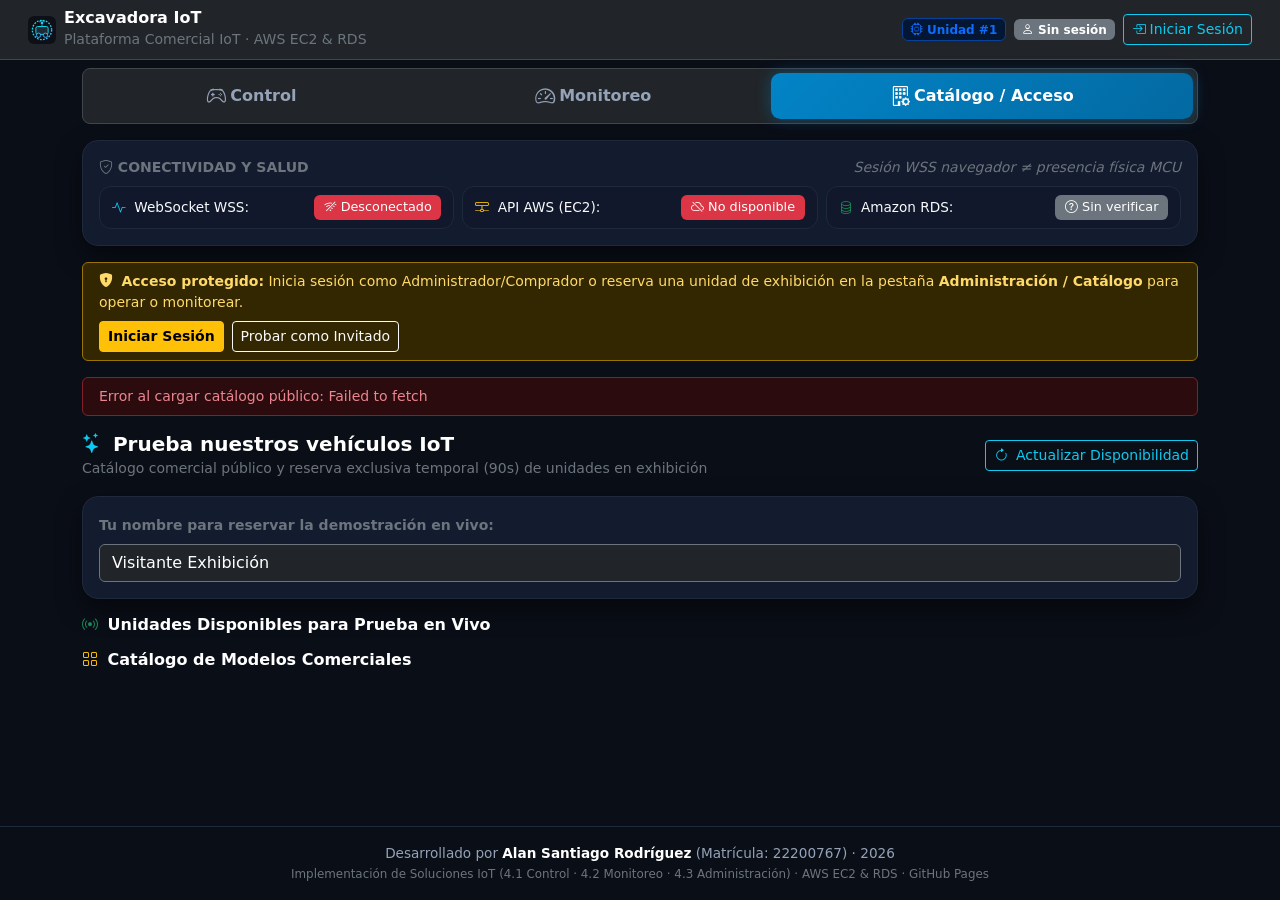
==== commit 9d1e118f: "chore(infra): Actualizar tunel activo de Cloudflare a platinum-nissan-orlando-proved y cache-buster " ====
--- a/index.html
+++ b/index.html
@@ -13,7 +13,7 @@
   <link rel="stylesheet" href="https://cdn.jsdelivr.net/npm/bootstrap-icons@1.11.3/font/bootstrap-icons.min.css" />
   
   <!-- Estilos propios -->
-  <link rel="stylesheet" href="assets/css/styles.css?v=20261119b" />
+  <link rel="stylesheet" href="assets/css/styles.css?v=20261125a" />
 </head>
 <body>
 
@@ -583,6 +583,6 @@
   <script src="https://cdn.jsdelivr.net/npm/bootstrap@5.3.3/dist/js/bootstrap.bundle.min.js"></script>
 
   <!-- Aplicación Modular ES6+ -->
-  <script type="module" src="assets/js/main.js?v=20261119b"></script>
+  <script type="module" src="assets/js/main.js?v=20261125a"></script>
 </body>
 </html>
